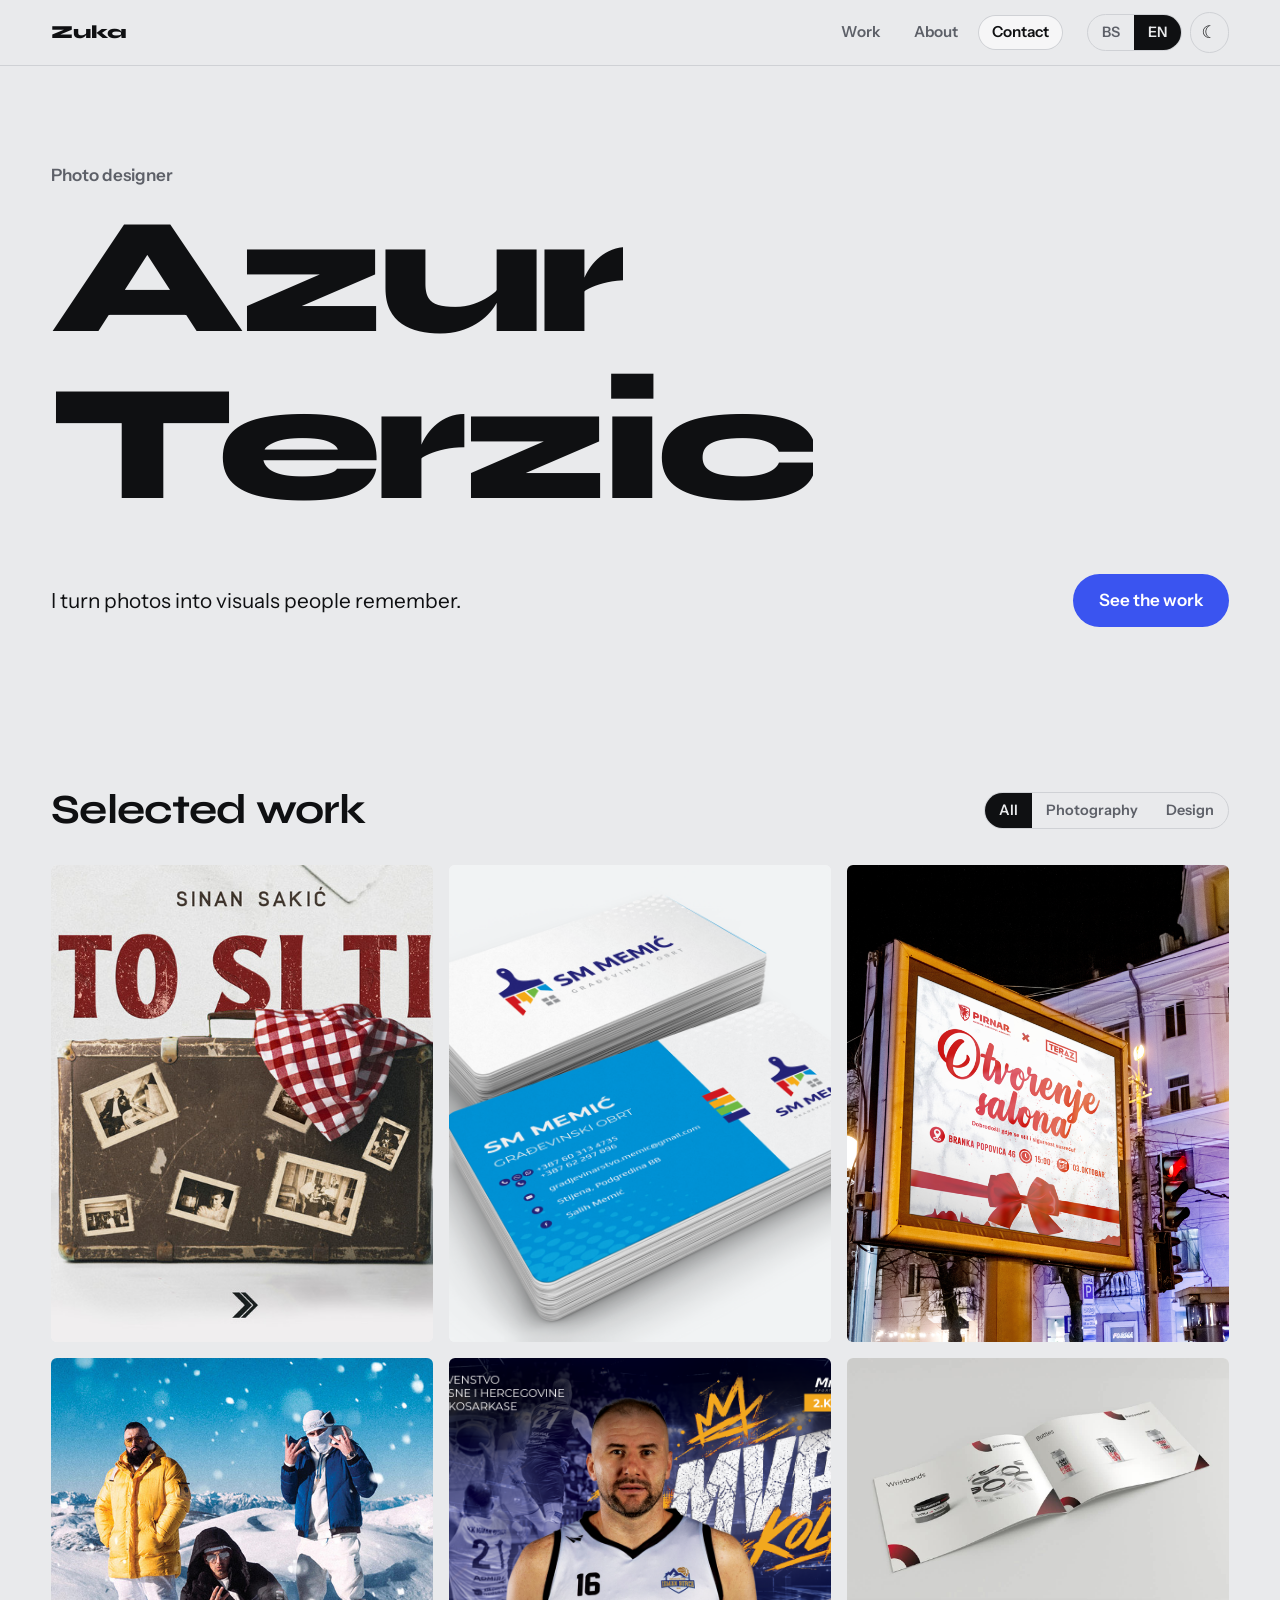
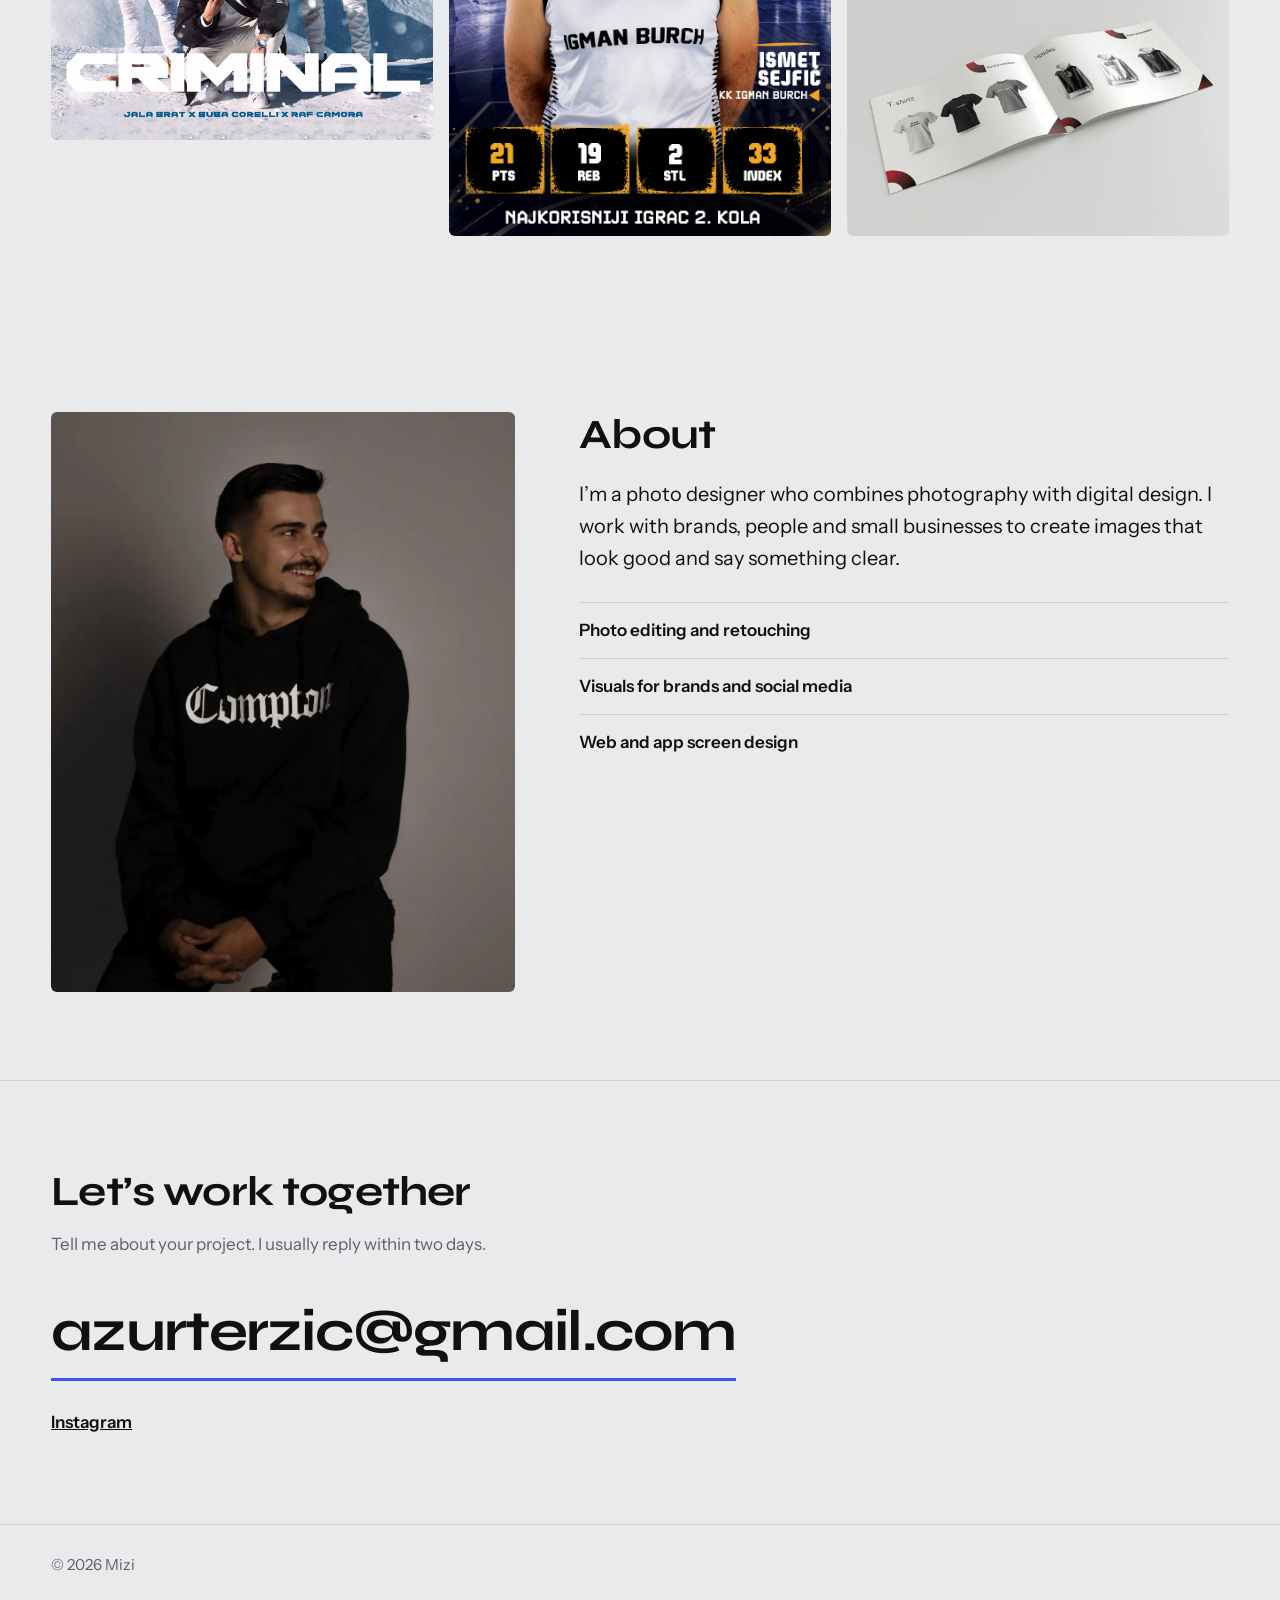
==== zuka-portfolio/index.html @ 59b7e018 "Update website" ====
<!DOCTYPE html>
<html lang="en" data-theme="light">
<head>
  <meta charset="utf-8">
  <meta name="viewport" content="width=device-width, initial-scale=1">
  <title>Zuka – Photo designer</title>
  <meta name="description" content="Portfolio of a photo designer: photography, design and digital work.">
  <script src="early-setup.js"></script>

  <link rel="preconnect" href="https://fonts.googleapis.com">
  <link rel="preconnect" href="https://fonts.gstatic.com" crossorigin>
  <link href="https://fonts.googleapis.com/css2?family=Instrument+Sans:wght@400;600&family=Syne:wght@600..800&display=swap" rel="stylesheet">
  <link rel="stylesheet" href="style.css">
</head>

<body>
  <div id="scroll-progress"></div>

  <!-- === HEADER === -->
  <header class="site-header">
    <div class="container header-row">

        <a class="logo" href="#home">Zuka</a>

      <nav class="menu" aria-label="Main">
        <a href="#work"><span lang="en">Work</span><span lang="bs">Radovi</span></a>
        <a href="#about"><span lang="en">About</span><span lang="bs">O meni</span></a>
        <a href="#contact"><span lang="en">Contact</span><span lang="bs">Kontakt</span></a>
      </nav>

      <div class="controls">
        <div class="pill-group" aria-label="Language">
          <button type="button" data-language="bs" aria-pressed="false">BS</button>
          <button type="button" data-language="en" aria-pressed="true">EN</button>
        </div>
        <button type="button" id="theme-button" class="theme-button" aria-label="Dark / light mode">☾</button>
      </div>

    </div>
  </header>

  <main id="home">

    <!-- === HERO === -->
    <section class="hero">
      <div class="container">

        <p class="hero-role">
          <span lang="en">Photo designer</span><span lang="bs">Foto dizajner</span>
        </p>

        <h1 id="hero-name">Azur Terzic</h1>

        <div class="hero-row">
          <p class="hero-tagline">
            <span lang="en">I turn photos into visuals people remember.</span>
            <span lang="bs">Fotografije pretvaram u vizuale koji se pamte.</span>
          </p>
          <a class="button" href="#work">
            <span lang="en">See the work</span><span lang="bs">Pogledaj radove</span>
          </a>
        </div>

      </div>
    </section>

    <!-- === WORK === -->
    <section id="work">
      <div class="container">

        <div class="work-header">
          <h2><span lang="en">Selected work</span><span lang="bs">Odabrani radovi</span></h2>
          <div class="pill-group" id="filters" aria-label="Filter">
            <button type="button" data-filter="all" aria-pressed="true">
              <span lang="en">All</span><span lang="bs">Sve</span>
            </button>
            <button type="button" data-filter="photo" aria-pressed="false">
              <span lang="en">Photography</span><span lang="bs">Fotografija</span>
            </button>
            <button type="button" data-filter="design" aria-pressed="false">
              <span lang="en">Design</span><span lang="bs">Dizajn</span>
            </button>
          </div>
        </div>

        <div class="gallery" id="gallery">
          <!-- ITEM 1 -->
          <a class="item" href="project-1.html" data-category="photo" style="aspect-ratio: 4 / 5;">
            <img src="photos/to_si_ti_album_cover.jpg" alt="Sinan Sakic - To si ti" style="view-transition-name: project-1;">
            <span class="caption">
              <strong class="title"><span lang="en">Sinan Sakic Photography</span><span lang="bs">Sinan Sakic Fotografija</span></strong>
              <span class="description"><span lang="en">Photography for the song "To si ti"</span><span lang="bs">Fotografija za pjesmu "To si ti"</span></span>
            </span>
          </a>

          <!-- ITEM 2 -->
          <button type="button" class="item" data-category="photo" style="aspect-ratio: 1 / 1;">
            <img src="photos/criminal_cover.jpg" alt="Project title 2">
            <span class="caption">
              <strong class="title"><span lang="en">Jala Brat x Buba Corelli Cover</span><span lang="bs">Jala Brat x Buba Corelli Cover</span></strong>
              <span class="description"><span lang="en">Cover for the song <a href="https://www.youtube.com/watch?v=x6fLkDdeqv8&list=RDx6fLkDdeqv8&start_radio=1">"Criminal" by Jala Brat x Buba Corelli x RAF Camora</a></span><span lang="bs">Cover za pjesmu<a href="https://www.youtube.com/watch?v=x6fLkDdeqv8&list=RDx6fLkDdeqv8&start_radio=1">"Criminal" by Jala Brat x Buba Corelli x RAF Camora</a></span></span>
            </span>
          </button>

          <!-- ITEM 3 -->
          <a class="item" href="project-2.html" data-category="design" style="aspect-ratio: 4 / 5;">
            <img src="photos/bcard1.png" alt="Sinan Sakic - To si ti" style="view-transition-name: project-1;">
            <span class="caption">
              <strong class="title"><span lang="en">Business Cards</span><span lang="bs">Biznis Karte</span></strong>
              <span class="description"><span lang="en">Businesses card desing for many local companies</span><span lang="bs">Dizajn biznis karti za mnoge lokalne tvrtke</span></span>
            </span>
          </a>

          <!-- ITEM 4 -->
          <a class="item" href="project-3.html" data-category="design" style="aspect-ratio: 4 / 5;">
            <img src="photos/basketball_stats_cover.png" alt="Sinan Sakic - To si ti" style="view-transition-name: project-1;">
            <span class="caption">
              <strong class="title"><span lang="en">Sport Graphics</span><span lang="bs">Sportske grafike </span></strong>
              <span class="description"><span lang="en">Businesses card desing for many local companies</span><span lang="bs">Dizajn biznis karti za mnoge lokalne tvrtke</span></span>
            </span>
          </a>

          <!-- ITEM 5 -->
          <a class="item" href="project-4.html" data-category="design" style="aspect-ratio: 4 / 5;">
            <img src="photos/otvaranje_salona.png" alt="Sinan Sakic - To si ti" style="view-transition-name: project-1;">
            <span class="caption">
              <strong class="title"><span lang="en">Commercial & Advertising Design</span><span lang="bs">Komercijalni i reklamni dizajn</span></strong>
            </span>
          </a>

          <!-- ITEM 6 -->
          <a class="item" href="project-5.html" data-category="design" style="aspect-ratio: 4 / 5;">
            <img src="photos/knjiga1.jpg" alt="Knjiga" style="view-transition-name: project-1;">
            <span class="caption">
              <strong class="title"><span lang="en">Apparel & Merchandise Design</span><span lang="bs">Dizajn odjeće i proizvoda</span></strong>
            </span>
          </a>
        </div>
      </div>
    </section>


    <!-- === ABOUT ===-->
    <section id="about">
      <div class="container about-layout">
        <div class="portrait">
          <img src="photos/zuka.png" alt="Portrait of Friend Name">
        </div>

        <div>
          <h2><span lang="en">About</span><span lang="bs">O meni</span></h2>
          <p class="about-text">
            <span lang="en">I’m a photo designer who combines photography with digital design. I work with brands, people and small businesses to create images that look good and say something clear.</span>
            <span lang="bs">Ja sam foto dizajner i spajam fotografiju s digitalnim dizajnom. Radim s brendovima, ljudima i malim firmama na slikama koje lijepo izgledaju i jasno govore.</span>
          </p>

          <ul class="services">
            <li><span lang="en">Photo editing and retouching</span><span lang="bs">Obrada i retuš fotografija</span></li>
            <li><span lang="en">Visuals for brands and social media</span><span lang="bs">Vizuali za brendove i društvene mreže</span></li>
            <li><span lang="en">Web and app screen design</span><span lang="bs">Dizajn web i aplikacijskih ekrana</span></li>
          </ul>
        </div>

      </div>
    </section>


    <!-- === CONTACT === -->
    <section id="contact">
      <div class="container">

        <h2><span lang="en">Let’s work together</span><span lang="bs">Hajde da radimo zajedno</span></h2>
        <p class="contact-text">
          <span lang="en">Tell me about your project. I usually reply within two days.</span>
          <span lang="bs">Opiši mi svoj projekat. Obično odgovorim u roku od dva dana.</span>
        </p>
        <a class="email-link" href="mailto:azurterzic@gmail.com">azurterzic@gmail.com</a>

        <p class="social-links">
          <a href="https://instagram.com/zukat4_">Instagram</a>
        </p>

      </div>
    </section>

  </main>


  <!-- === FOOTER === -->
  <footer class="site-footer">
    <div class="container">
      &copy; <span id="year"></span> Mizi
    </div>
  </footer>


  <!-- === LIGHTBOX ===  -->
  <dialog id="lightbox">
    <button type="button" id="lightbox-close" class="lightbox-button lightbox-close">✕</button>
    <button type="button" id="lightbox-previous" class="lightbox-button lightbox-previous">‹</button>
    <figure id="lightbox-content"></figure>
    <button type="button" id="lightbox-next" class="lightbox-button lightbox-next">›</button>
  </dialog>


  <script src="main.js"></script>
</body>
</html>
---- zuka-portfolio/style.css ----
:root {
  --background: #e9eaec;
  --surface: #f6f6f7;          
  --text: #0f1012;
  --text-soft: #5d6068;        
  --line: #cfd1d5;             
  --accent: #3a54f0;           
  --accent-text: #ffffff;      
  color-scheme: light;
}

/* Dark theme colors */
:root[data-theme="dark"] {
  --background: #0c0d0f;
  --surface: #15171a;
  --text: #f0f0ee;
  --text-soft: #9a9da5;
  --line: #272a2f;
  --accent: #8a99ff;
  --accent-text: #0c0d0f;
  color-scheme: dark;
}


html[lang="en"] [lang="bs"],
html[lang="bs"] [lang="en"] {
  display: none;
}

* {
  box-sizing: border-box;
}

html {
  scroll-behavior: smooth;      
  scroll-padding-top: 90px;      
}

body {
  margin: 0;
  background: var(--background);
  color: var(--text);
  font-family: "Instrument Sans", system-ui, sans-serif;   
  font-size: 17px;
  line-height: 1.6;
  transition: background 0.25s, color 0.25s;
}

.container {
  max-width: 1280px;
  margin: 0 auto;
  padding: 0 clamp(20px, 4vw, 56px);
}

a {
  color: inherit;
}

:focus-visible {
  outline: 3px solid var(--accent);
  outline-offset: 3px;
}

h1,
h2,
.logo,
.email-link {
  font-family: Syne, "Instrument Sans", system-ui, sans-serif;
}

h2 {
  margin: 0;
  font-size: clamp(1.8rem, 4vw, 2.6rem);
  font-weight: 700;
  letter-spacing: -0.02em;
  line-height: 1.1;
}

section {
  padding: 88px 0;
}

.button {
  display: inline-block;
  padding: 13px 26px;
  border-radius: 99px;
  background: var(--accent);
  color: var(--accent-text);
  font-weight: 600;
  text-decoration: none;
}

.button:hover {
  filter: brightness(1.1);
}

.pill-group {
  display: inline-flex;
  flex-wrap: wrap;
  border: 1px solid var(--line);
  border-radius: 99px;
  overflow: hidden;
}

.pill-group button {
  padding: 6px 14px;
  border: 0;
  background: none;
  color: var(--text-soft);
  font: inherit;
  font-size: 0.9rem;
  font-weight: 600;
  cursor: pointer;
}

.pill-group button[aria-pressed="true"] {
  background: var(--text);
  color: var(--background);
}

#scroll-progress {
  position: fixed;
  top: 0;
  left: 0;
  z-index: 70;
  width: 100%;
  height: 3px;
  background: var(--accent);
  transform: scaleX(0);          
  transform-origin: left;
}

[hidden] {
  display: none !important;
}


/* HEADER */
.site-header {
  position: sticky;
  top: 0;
  z-index: 60;
  background: var(--background);
  border-bottom: 1px solid var(--line);
}

.header-row {
  display: flex;
  flex-wrap: wrap;
  align-items: center;
  gap: 12px;
  padding-top: 12px;
  padding-bottom: 12px;
}

.logo {
  font-size: 1.15rem;
  font-weight: 800;
  letter-spacing: -0.01em;
  text-decoration: none;
}

.menu {
  display: flex;
  gap: 6px;
  margin-left: auto;          
}

.menu a {
  padding: 5px 14px;
  border-radius: 99px;
  color: var(--text-soft);
  font-size: 0.95rem;
  font-weight: 600;
  text-decoration: none;
}

.menu a:hover {
  color: var(--text);
}

.menu a.active {
  background: var(--surface);
  color: var(--text);
  box-shadow: inset 0 0 0 1px var(--line);
}

.controls {
  display: flex;
  align-items: center;
  gap: 8px;
  margin-left: 12px;
}

.theme-button {
  padding: 6px 11px;
  border: 1px solid var(--line);
  border-radius: 99px;
  background: none;
  color: var(--text);
  font: inherit;
  cursor: pointer;
}


/* HERO */
.hero {
  padding: 96px 0 72px;
}

.hero-role {
  margin: 0 0 12px;
  color: var(--text-soft);
  font-weight: 600;
}

#hero-name {
  margin: 0 0 40px;
  font-size: clamp(3.4rem, 13vw, 10.5rem);    
  font-weight: 800;
  letter-spacing: -0.045em;
  line-height: 0.92;
}

#hero-name .word {
  display: inline-block;
  overflow: hidden;
  vertical-align: top;
  padding-bottom: 0.08em;
}

#hero-name .word span {
  display: inline-block;
  transform: translateY(105%);
  animation: slide-up 0.9s cubic-bezier(0.2, 0.7, 0.2, 1) forwards;
  animation-delay: calc(var(--word-index) * 0.12s);  
}

@keyframes slide-up {
  to { transform: none; }
}

.hero-row {
  display: flex;
  flex-wrap: wrap;
  align-items: center;
  justify-content: space-between;
  gap: 24px;
}

.hero-tagline {
  max-width: 22em;
  margin: 0;
  font-size: 1.3rem;
}


/* GALLERY */
.work-header {
  display: flex;
  flex-wrap: wrap;
  align-items: center;
  justify-content: space-between;
  gap: 20px;
  margin-bottom: 32px;
}

.gallery {
  columns: 3;
  column-gap: 16px;
}

.item {
  position: relative;
  display: block;
  width: 100%;
  margin: 0 0 16px;
  padding: 0;
  border: 0;
  border-radius: 6px;
  background: var(--surface);
  overflow: hidden;
  cursor: zoom-in;
  break-inside: avoid;
}

.item img,
.item .placeholder {
  display: block;
  width: 100%;
  height: 100%;
  object-fit: cover;            
}

.item .caption {
  position: absolute;
  right: 0;
  bottom: 0;
  left: 0;
  padding: 36px 16px 14px;
  background: linear-gradient(transparent, rgba(0, 0, 0, 0.7));
  color: #ffffff;
  text-align: left;
  opacity: 0;
  transition: opacity 0.2s;
}

.item:hover .caption,
.item:focus-visible .caption {
  opacity: 1;
}

@media (hover: none) {
  .item .caption {
    opacity: 1;
  }
}

.item .description {
  display: none;
}

.placeholder {
  display: flex;
  align-items: center;
  justify-content: center;
  padding: 16px;
  background: linear-gradient(135deg,
              hsl(var(--hue, 220) 30% 32%),
              hsl(calc(var(--hue, 220) + 40) 35% 20%));
  color: #ffffff;
  font-size: 0.85rem;
  text-align: center;
}


/* ABOUT */
.about-layout {
  display: grid;
  grid-template-columns: 5fr 7fr;     
  gap: 64px;
  align-items: start;
}

.portrait {
  aspect-ratio: 4 / 5;
  border-radius: 6px;
  overflow: hidden;
}

.portrait img,
.portrait .placeholder {
  display: block;
  width: 100%;
  height: 100%;
  object-fit: cover;
}

.about-text {
  max-width: 32em;
  margin: 20px 0 28px;
  font-size: 1.25rem;
}

.services {
  margin: 0;
  padding: 0;
  list-style: none;
}

.services li {
  padding: 14px 0;
  border-top: 1px solid var(--line);
  font-weight: 600;
}


/* CONTACT */
#contact {
  border-top: 1px solid var(--line);
}

.contact-text {
  margin: 16px 0 28px;
  color: var(--text-soft);
}

.email-link {
  display: inline-block;
  border-bottom: 3px solid var(--accent);
  font-size: clamp(1.5rem, 5.5vw, 3.6rem);
  font-weight: 700;
  letter-spacing: -0.03em;
  text-decoration: none;
  word-break: break-all;
}

.email-link:hover {
  color: var(--accent);
}

.social-links {
  display: flex;
  gap: 24px;
  margin: 28px 0 0;
}

.social-links a {
  font-weight: 600;
}


/* FOOTER */
.site-footer {
  padding: 28px 0;
  border-top: 1px solid var(--line);
  color: var(--text-soft);
  font-size: 0.95rem;
}


/* LIGHTBOX */
dialog#lightbox {
  width: 100%;
  height: 100%;
  max-width: 100vw;
  max-height: 100vh;
  padding: 0;
  border: 0;
  background: transparent;
  color: #ffffff;
}

dialog#lightbox[open] {
  display: flex;
  align-items: center;
  justify-content: center;
}

dialog#lightbox::backdrop {
  background: rgba(6, 7, 9, 0.94);      
}

#lightbox-content {
  max-width: min(88vw, 1200px);
  margin: 0;
  text-align: center;
}

#lightbox-content img {
  max-width: 100%;
  max-height: 80vh;
  border-radius: 4px;
}

#lightbox-content .placeholder {
  width: min(80vw, 720px);
  aspect-ratio: 4 / 3;
}

#lightbox-content figcaption {
  margin-top: 14px;
  color: #c9ccd2;
}

#lightbox-content .title {
  color: #ffffff;
}

.lightbox-button {
  position: absolute;
  width: 46px;
  height: 46px;
  border: 0;
  border-radius: 50%;
  background: rgba(255, 255, 255, 0.12);
  color: #ffffff;
  font-size: 1.5rem;
  cursor: pointer;
}

.lightbox-close    { top: 18px; right: 18px; }
.lightbox-previous { top: 50%; left: 14px;  transform: translateY(-50%); }
.lightbox-next     { top: 50%; right: 14px; transform: translateY(-50%); }


/* SMALL SCREENS */
@media (max-width: 900px) {
  .gallery { columns: 2; }               
}

@media (max-width: 860px) {
  html { scroll-padding-top: 110px; }
  section { padding: 64px 0; }

  .logo { margin-right: auto; }

  .menu {
    order: 3;
    flex-basis: 100%;
    margin: 0;
    overflow-x: auto;
  }
  .controls { margin-left: 0; }

  .about-layout {
    grid-template-columns: 1fr;
    gap: 32px;
  }
}

@media (max-width: 560px) {
  .gallery { columns: 1; }               
}

@media (prefers-reduced-motion: reduce) {
  html { scroll-behavior: auto; }
  #hero-name .word span {
    animation: none;
    transform: none;
  }
}

/* ---------------------------------------------------------------
   PROJECT VIEW (extra text and photos inside the lightbox)
--------------------------------------------------------------- */

/* Hidden in the gallery, shown only inside the lightbox */
.item .project-text,
.item .project-photos {
  display: none;
}

/* The lightbox content can scroll when the project is long */
#lightbox-content {
  max-height: 92vh;
  overflow-y: auto;
}

/* The longer text under the main photo */
#lightbox-content .project-text {
  display: block;
  max-width: 40em;
  margin: 24px auto 0;
  color: #c9ccd2;
  line-height: 1.7;
  text-align: left;
}

/* The extra photos: 2 columns */
#lightbox-content .more-photos {
  display: grid;
  grid-template-columns: repeat(2, 1fr);
  gap: 12px;
  align-items: start;
  margin-top: 28px;
}

#lightbox-content .more-photos img {
  width: 100%;
  height: auto;
  max-height: none;
}

#lightbox-content .more-photos .placeholder {
  width: 100%;
  aspect-ratio: 4 / 3;
}

/* On phones: 1 column */
@media (max-width: 560px) {
  #lightbox-content .more-photos {
    grid-template-columns: 1fr;
  }
}

/* ---------------------------------------------------------------
   PAGE-TO-PAGE ANIMATION
   Lets the browser morph the gallery photo into the project cover.
   (If the browser doesn't support it, nothing breaks.)
--------------------------------------------------------------- */
@view-transition {
  navigation: auto;
}

/* Gallery items are links now, not buttons */
.item {
  text-decoration: none;
  cursor: pointer;
}


/* ---------------------------------------------------------------
   PROJECT PAGE
--------------------------------------------------------------- */
.project-page {
  padding: 64px 0 88px;
}

/* Text slides up softly when the page opens */
.project-page .container > * {
  animation: fade-up 0.7s ease both;
}

@keyframes fade-up {
  from { opacity: 0; transform: translateY(16px); }
  to   { opacity: 1; transform: none; }
}

.project-category {
  margin: 0 0 12px;
  color: var(--text-soft);
  font-weight: 600;
}

.project-title {
  margin: 0 0 28px;
  font-size: clamp(2.4rem, 7vw, 5rem);
  font-weight: 800;
  letter-spacing: -0.04em;
  line-height: 1;
}

.project-intro {
  max-width: 40em;
  margin: 0 0 24px;
  font-size: 1.25rem;
}

.project-links {
  display: flex;
  flex-wrap: wrap;
  gap: 12px;
  margin: 0 0 56px;
}

/* The photos: one big photo under the other */
.project-images {
  display: grid;
  gap: 20px;
  max-width: 1000px;
}

.project-images img {
  display: block;
  width: 100%;
  height: auto;
  border-radius: 6px;
}

.project-images .placeholder {
  width: 100%;
  aspect-ratio: 4 / 5;
}

/* Optional: two photos next to each other */
.project-images.two-columns {
  grid-template-columns: repeat(2, 1fr);
  max-width: none;
}

@media (max-width: 700px) {
  .project-images.two-columns {
    grid-template-columns: 1fr;
  }
}

/* "All work" and "Next project" links at the bottom */
.project-nav {
  display: flex;
  justify-content: space-between;
  gap: 16px;
  margin-top: 72px;
  padding-top: 28px;
  border-top: 1px solid var(--line);
}

.project-nav a {
  font-family: Syne, "Instrument Sans", system-ui, sans-serif;
  font-size: 1.2rem;
  font-weight: 700;
  text-decoration: none;
}

.project-nav a:hover {
  color: var(--accent);
}

/* Less motion for visitors who prefer it */
@media (prefers-reduced-motion: reduce) {
  .project-page .container > * {
    animation: none;
  }
}
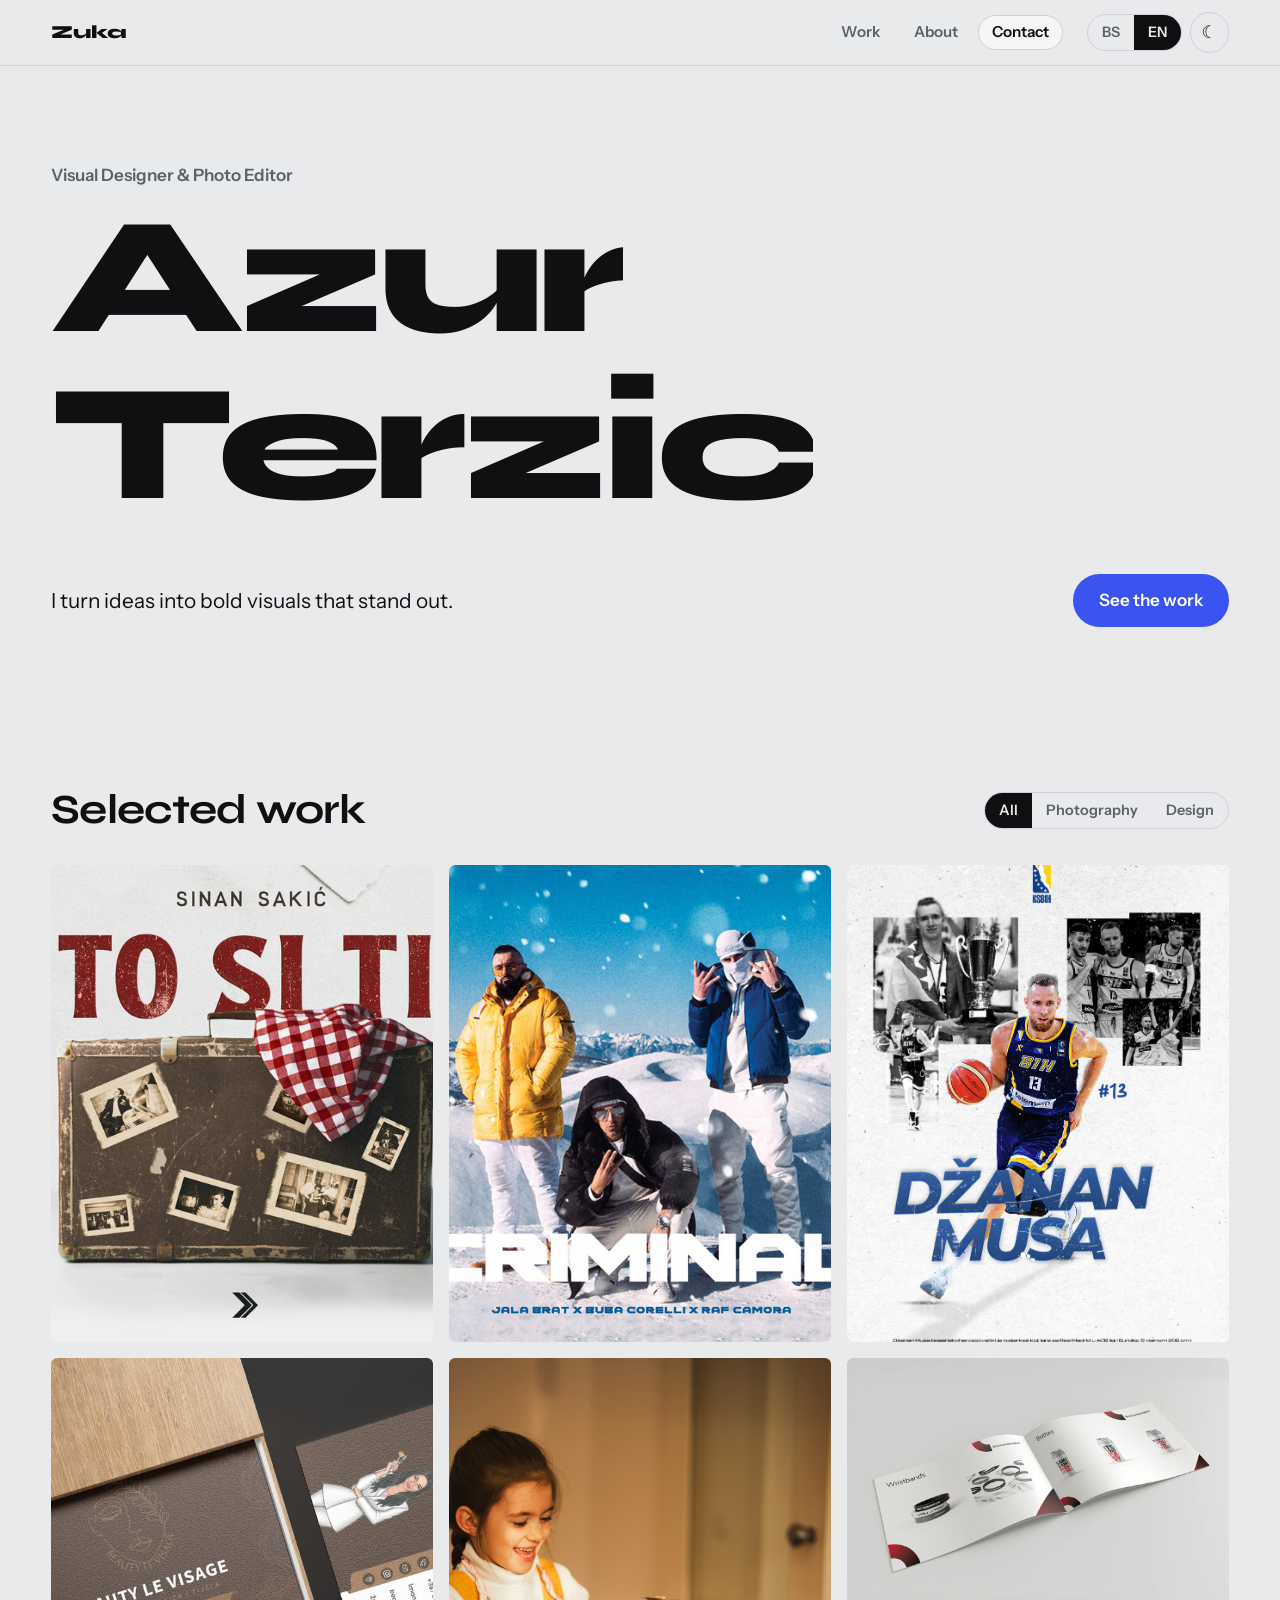
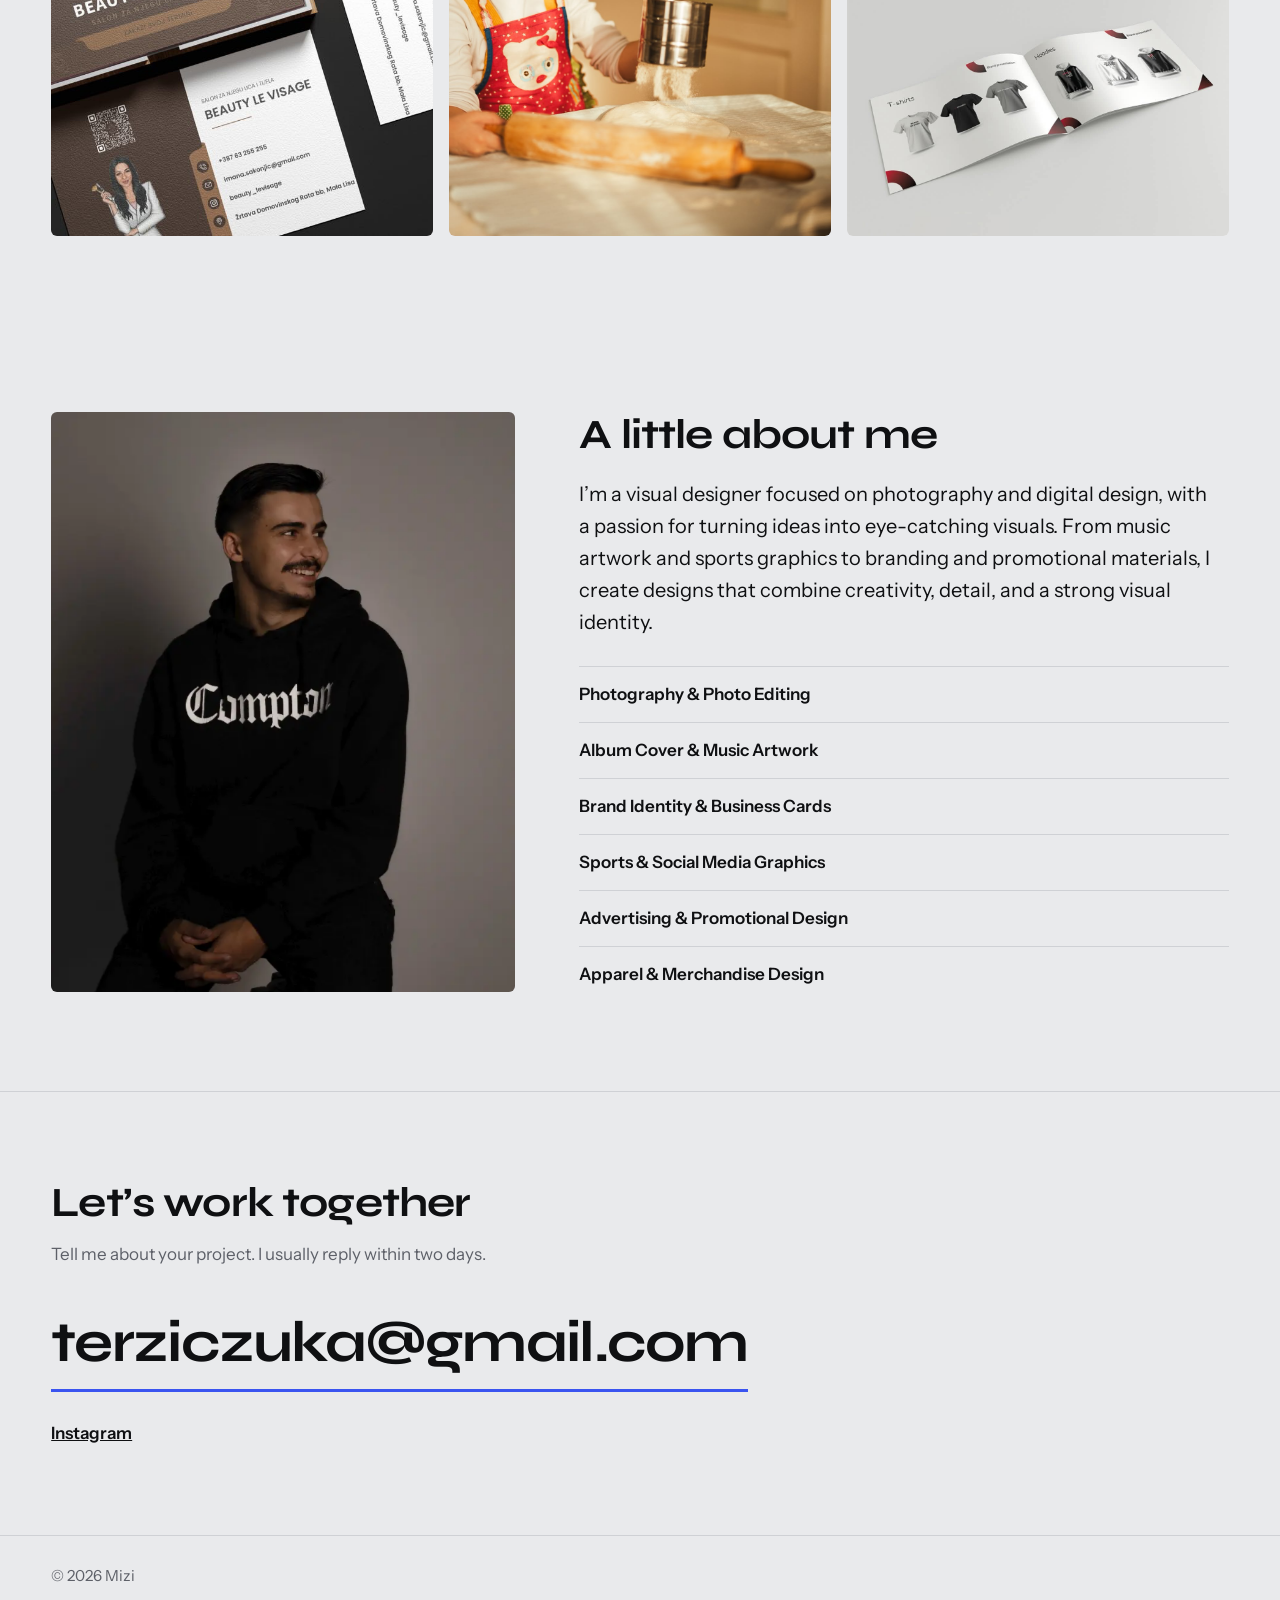
==== commit 95a84573: "New Photos, Text, Code beautification" ====
--- a/zuka-portfolio/index.html
+++ b/zuka-portfolio/index.html
@@ -46,15 +46,15 @@
       <div class="container">
 
         <p class="hero-role">
-          <span lang="en">Photo designer</span><span lang="bs">Foto dizajner</span>
+          <span lang="en">Visual Designer & Photo Editor</span><span lang="bs">Vizuelni dizajner i foto editor</span>
         </p>
 
         <h1 id="hero-name">Azur Terzic</h1>
 
         <div class="hero-row">
           <p class="hero-tagline">
-            <span lang="en">I turn photos into visuals people remember.</span>
-            <span lang="bs">Fotografije pretvaram u vizuale koji se pamte.</span>
+            <span lang="en">I turn ideas into bold visuals that stand out.</span>
+            <span lang="bs">Pretvaram ideje u upečatljive vizuale koji se izdvajaju.</span>
           </p>
           <a class="button" href="#work">
             <span lang="en">See the work</span><span lang="bs">Pogledaj radove</span>
@@ -86,83 +86,116 @@
         <div class="gallery" id="gallery">
           <!-- ITEM 1 -->
           <a class="item" href="project-1.html" data-category="photo" style="aspect-ratio: 4 / 5;">
-            <img src="photos/to_si_ti_album_cover.jpg" alt="Sinan Sakic - To si ti" style="view-transition-name: project-1;">
-            <span class="caption">
-              <strong class="title"><span lang="en">Sinan Sakic Photography</span><span lang="bs">Sinan Sakic Fotografija</span></strong>
-              <span class="description"><span lang="en">Photography for the song "To si ti"</span><span lang="bs">Fotografija za pjesmu "To si ti"</span></span>
+            <img src="photos/to_si_ti_album_cover.jpg" alt="Project title 1" style="view-transition-name: project-1;">
+            <span class="caption">
+              <strong class="title"><span lang="en">Sinan Sakić — Photo Series</span><span lang="bs">Fotografije Albuma Sinan Sakića</span></strong>
             </span>
           </a>
 
           <!-- ITEM 2 -->
-          <button type="button" class="item" data-category="photo" style="aspect-ratio: 1 / 1;">
-            <img src="photos/criminal_cover.jpg" alt="Project title 2">
-            <span class="caption">
-              <strong class="title"><span lang="en">Jala Brat x Buba Corelli Cover</span><span lang="bs">Jala Brat x Buba Corelli Cover</span></strong>
-              <span class="description"><span lang="en">Cover for the song <a href="https://www.youtube.com/watch?v=x6fLkDdeqv8&list=RDx6fLkDdeqv8&start_radio=1">"Criminal" by Jala Brat x Buba Corelli x RAF Camora</a></span><span lang="bs">Cover za pjesmu<a href="https://www.youtube.com/watch?v=x6fLkDdeqv8&list=RDx6fLkDdeqv8&start_radio=1">"Criminal" by Jala Brat x Buba Corelli x RAF Camora</a></span></span>
-            </span>
-          </button>
+          <a class="item" href="project-2.html" data-category="design" style="aspect-ratio: 4 / 5;">
+            <img src="photos/criminal_cover.jpg" alt="Project title 2" style="view-transition-name: project-1;">
+            <span class="caption">
+              <strong class="title"><span lang="en">Album Cover Design</span><span lang="bs">Dizajn cover albuma</span></strong>
+            </span>
+          </a>
 
           <!-- ITEM 3 -->
-          <a class="item" href="project-2.html" data-category="design" style="aspect-ratio: 4 / 5;">
-            <img src="photos/bcard1.png" alt="Sinan Sakic - To si ti" style="view-transition-name: project-1;">
-            <span class="caption">
-              <strong class="title"><span lang="en">Business Cards</span><span lang="bs">Biznis Karte</span></strong>
-              <span class="description"><span lang="en">Businesses card desing for many local companies</span><span lang="bs">Dizajn biznis karti za mnoge lokalne tvrtke</span></span>
+          <a class="item" href="project-3.html" data-category="design" style="aspect-ratio: 4 / 5;">
+            <img src="photos/musa.png" alt="Project title 3" style="view-transition-name: project-1;">
+            <span class="caption">
+              <strong class="title"><span lang="en">Sports Graphic Design</span><span lang="bs">Sportski grafički dizajn</span></strong>
             </span>
           </a>
 
           <!-- ITEM 4 -->
-          <a class="item" href="project-3.html" data-category="design" style="aspect-ratio: 4 / 5;">
-            <img src="photos/basketball_stats_cover.png" alt="Sinan Sakic - To si ti" style="view-transition-name: project-1;">
-            <span class="caption">
-              <strong class="title"><span lang="en">Sport Graphics</span><span lang="bs">Sportske grafike </span></strong>
-              <span class="description"><span lang="en">Businesses card desing for many local companies</span><span lang="bs">Dizajn biznis karti za mnoge lokalne tvrtke</span></span>
+          <a class="item" href="project-4.html" data-category="design" style="aspect-ratio: 4 / 5;">
+            <img src="photos/bcard2.png" alt="Project title 4" style="view-transition-name: project-1;">
+            <span class="caption">
+              <strong class="title"><span lang="en">Business Card Design</span><span lang="bs">Dizajn vizitkarti</span></strong>
             </span>
           </a>
 
           <!-- ITEM 5 -->
-          <a class="item" href="project-4.html" data-category="design" style="aspect-ratio: 4 / 5;">
-            <img src="photos/otvaranje_salona.png" alt="Sinan Sakic - To si ti" style="view-transition-name: project-1;">
-            <span class="caption">
-              <strong class="title"><span lang="en">Commercial & Advertising Design</span><span lang="bs">Komercijalni i reklamni dizajn</span></strong>
+          <a class="item" href="project-5.html" data-category="photo" style="aspect-ratio: 4 / 5;">
+            <img src="photos/kuhanje.jpg" alt="Project title 5" style="view-transition-name: project-1;">
+            <span class="caption">
+              <strong class="title"><span lang="en">Portrait Photography</span><span lang="bs">Portretna fotografija</span></strong>
             </span>
           </a>
 
           <!-- ITEM 6 -->
-          <a class="item" href="project-5.html" data-category="design" style="aspect-ratio: 4 / 5;">
-            <img src="photos/knjiga1.jpg" alt="Knjiga" style="view-transition-name: project-1;">
-            <span class="caption">
-              <strong class="title"><span lang="en">Apparel & Merchandise Design</span><span lang="bs">Dizajn odjeće i proizvoda</span></strong>
-            </span>
-          </a>
-        </div>
-      </div>
-    </section>
-
-
-    <!-- === ABOUT ===-->
+          <a class="item" href="project-6.html" data-category="design" style="aspect-ratio: 4 / 5;">
+            <img src="photos/knjiga1.jpg" alt="Project title 6" style="view-transition-name: project-1;">
+            <span class="caption">
+              <strong class="title"><span lang="en">Apparel & Merchandise</span><span lang="bs">Dizajn promotivnih proizvoda</span></strong>
+            </span>
+          </a>
+        </div>
+      </div>
+    </section>
+
+
+    <!-- === ABOUT === -->
     <section id="about">
       <div class="container about-layout">
         <div class="portrait">
-          <img src="photos/zuka.png" alt="Portrait of Friend Name">
+          <img src="photos/zuka.png" alt="Portrait of the designer">
         </div>
 
         <div>
-          <h2><span lang="en">About</span><span lang="bs">O meni</span></h2>
+          <h2>
+            <span lang="en">A little about me</span>
+            <span lang="bs">Ukratko o meni</span>
+          </h2>
+
           <p class="about-text">
-            <span lang="en">I’m a photo designer who combines photography with digital design. I work with brands, people and small businesses to create images that look good and say something clear.</span>
-            <span lang="bs">Ja sam foto dizajner i spajam fotografiju s digitalnim dizajnom. Radim s brendovima, ljudima i malim firmama na slikama koje lijepo izgledaju i jasno govore.</span>
+            <span lang="en">
+              I’m a visual designer focused on photography and digital design,
+              with a passion for turning ideas into eye-catching visuals.
+              From music artwork and sports graphics to branding and promotional
+              materials, I create designs that combine creativity, detail,
+              and a strong visual identity.
+            </span>
+            <span lang="bs">
+              Bavim se vizuelnim dizajnom, s fokusom na fotografiju i digitalni
+              dizajn. Volim pretvarati ideje u upečatljive vizuale — od muzičkih
+              naslovnica i sportskih grafika do brendiranja i promotivnih
+              materijala. U svom radu spajam kreativnost, detalje i prepoznatljiv
+              vizuelni identitet.
+            </span>
           </p>
 
           <ul class="services">
-            <li><span lang="en">Photo editing and retouching</span><span lang="bs">Obrada i retuš fotografija</span></li>
-            <li><span lang="en">Visuals for brands and social media</span><span lang="bs">Vizuali za brendove i društvene mreže</span></li>
-            <li><span lang="en">Web and app screen design</span><span lang="bs">Dizajn web i aplikacijskih ekrana</span></li>
+            <li>
+              <span lang="en">Photography & Photo Editing</span>
+              <span lang="bs">Fotografija i obrada fotografija</span>
+            </li>
+            <li>
+              <span lang="en">Album Cover & Music Artwork</span>
+              <span lang="bs">Naslovnice albuma i muzički dizajn</span>
+            </li>
+            <li>
+              <span lang="en">Brand Identity & Business Cards</span>
+              <span lang="bs">Vizuelni identitet i vizitkarte</span>
+            </li>
+            <li>
+              <span lang="en">Sports & Social Media Graphics</span>
+              <span lang="bs">Sportske grafike i dizajn za društvene mreže</span>
+            </li>
+            <li>
+              <span lang="en">Advertising & Promotional Design</span>
+              <span lang="bs">Reklamni i promotivni dizajn</span>
+            </li>
+            <li>
+              <span lang="en">Apparel & Merchandise Design</span>
+              <span lang="bs">Dizajn odjeće i promotivnih proizvoda</span>
+            </li>
           </ul>
         </div>
-
-      </div>
-    </section>
+      </div>
+    </section>
+
 
 
     <!-- === CONTACT === -->
@@ -174,7 +207,7 @@
           <span lang="en">Tell me about your project. I usually reply within two days.</span>
           <span lang="bs">Opiši mi svoj projekat. Obično odgovorim u roku od dva dana.</span>
         </p>
-        <a class="email-link" href="mailto:azurterzic@gmail.com">azurterzic@gmail.com</a>
+        <a class="email-link" href="mailto:terziczuka@gmail.com">terziczuka@gmail.com</a>
 
         <p class="social-links">
           <a href="https://instagram.com/zukat4_">Instagram</a>
--- a/zuka-portfolio/style.css
+++ b/zuka-portfolio/style.css
@@ -692,4 +692,33 @@
   .project-page .container > * {
     animation: none;
   }
+}
+
+/* ---------------------------------------------------------------
+   GALLERY GRID (replaces the old column layout)
+   Every thumbnail has the same shape, rows line up neatly.
+--------------------------------------------------------------- */
+.gallery {
+  display: grid;
+  grid-template-columns: repeat(3, 1fr);    /* 3 equal columns on desktop */
+  gap: 16px;
+}
+
+.gallery .item {
+  aspect-ratio: 4 / 5 !important;           /* ✏️ EDIT: thumbnail shape (width / height). 1 / 1 = square, 3 / 4 = a bit taller */
+  margin: 0;                                /* the gap above handles the spacing */
+}
+
+/* Tablet: 2 columns */
+@media (max-width: 900px) {
+  .gallery {
+    grid-template-columns: repeat(2, 1fr);
+  }
+}
+
+/* Phone: 1 column */
+@media (max-width: 560px) {
+  .gallery {
+    grid-template-columns: 1fr;
+  }
 }
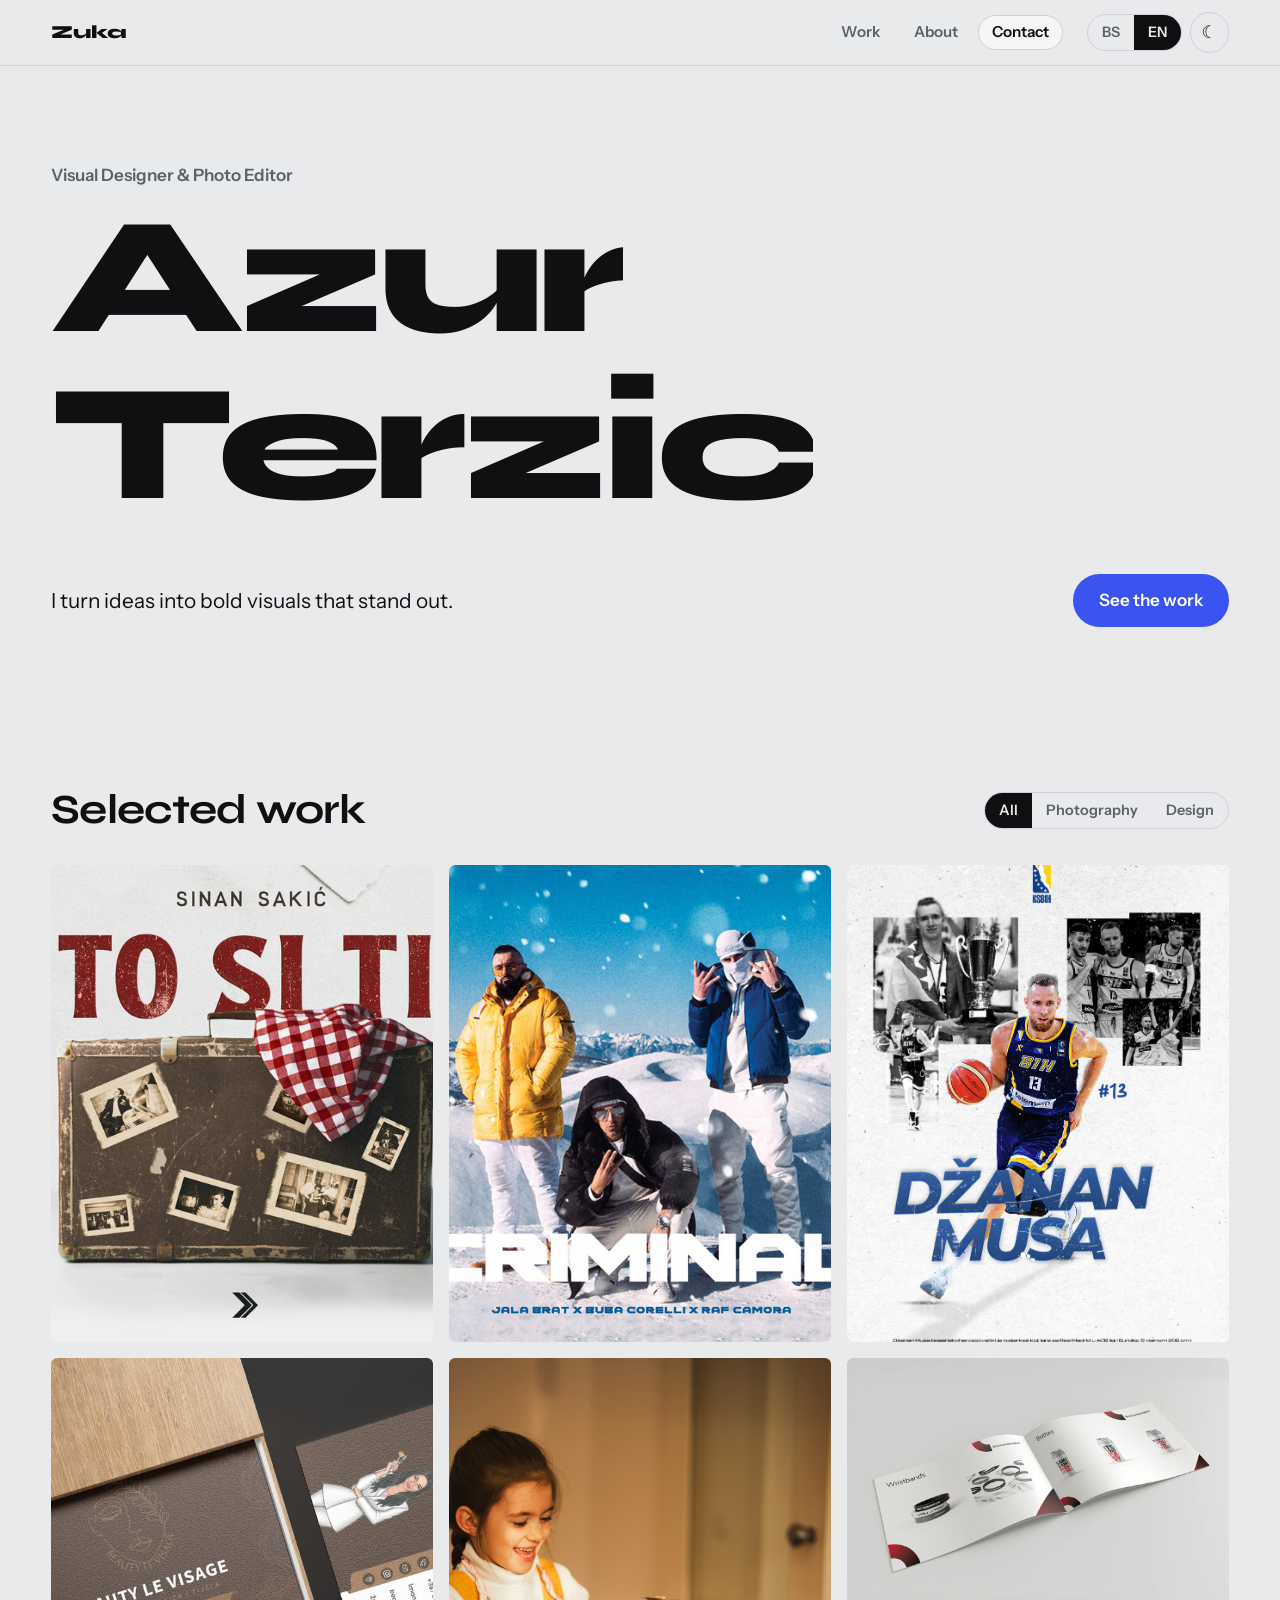
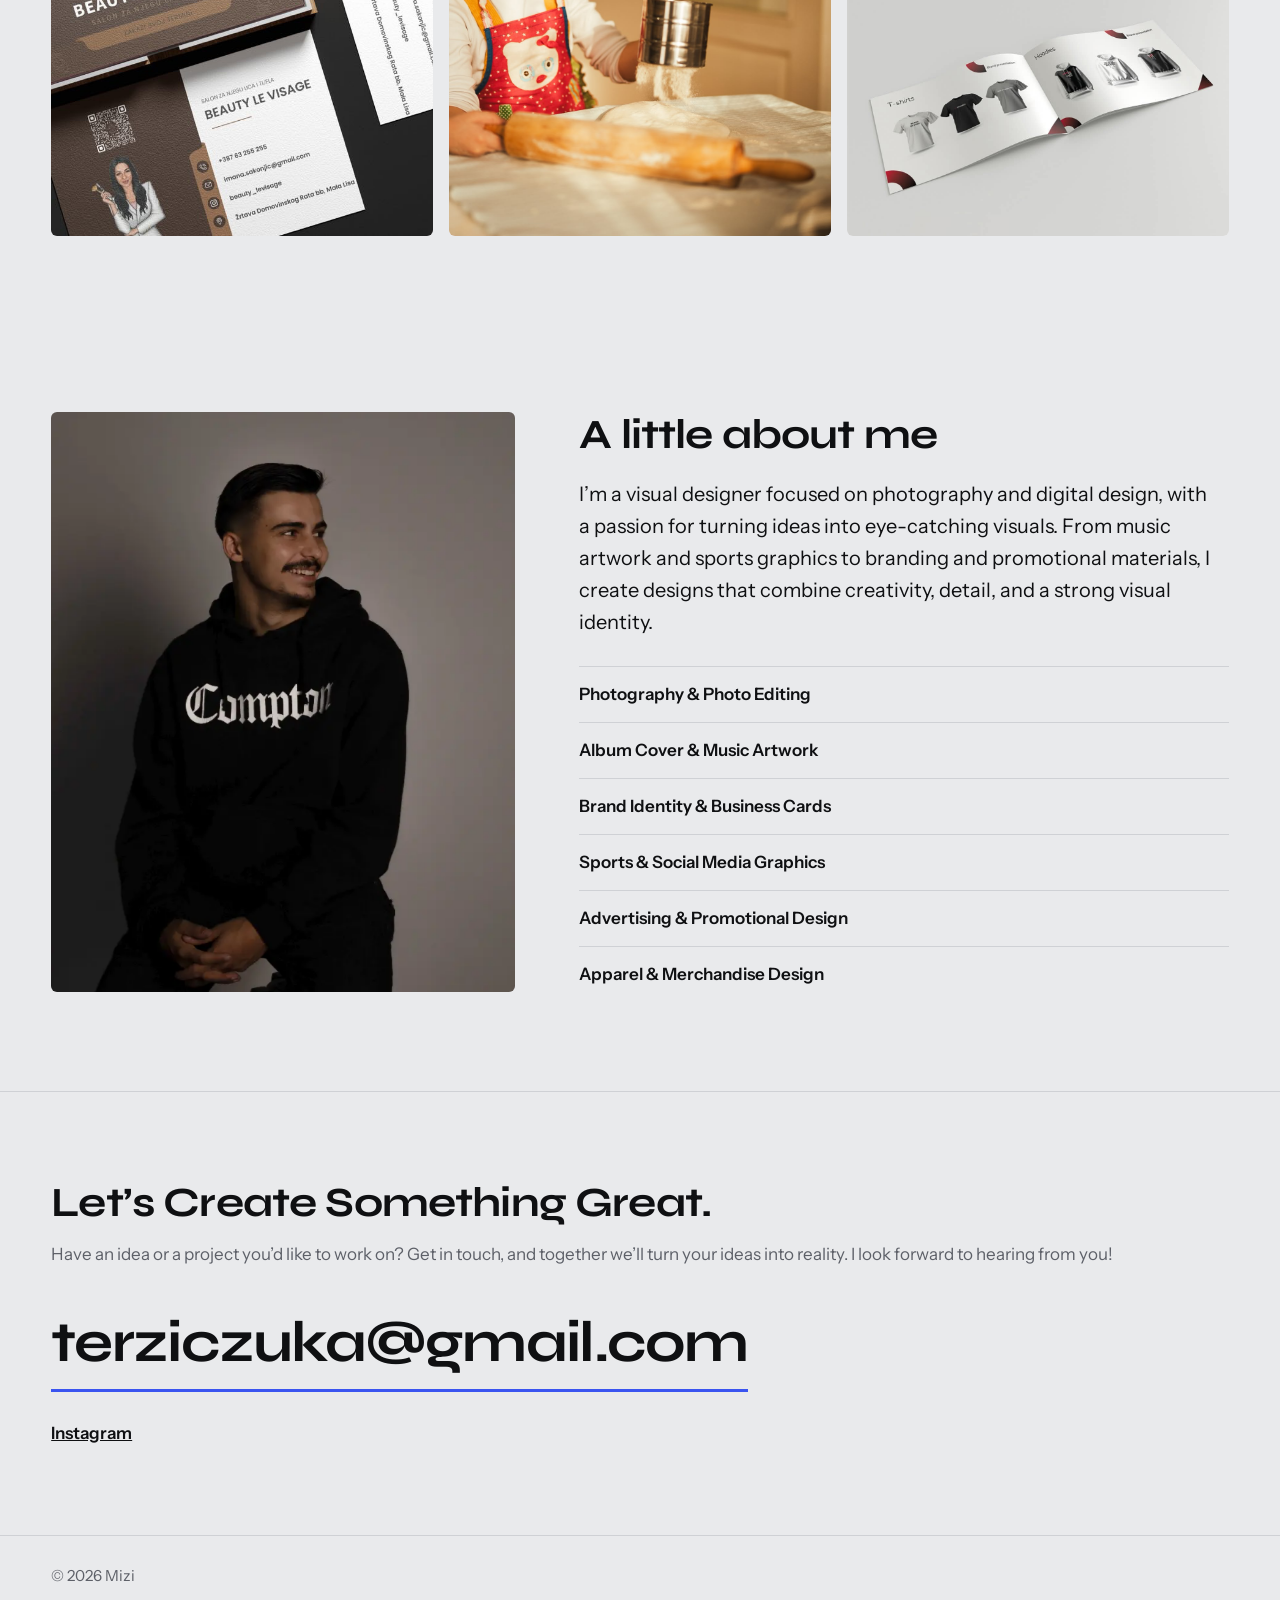
==== commit d7f7e54e: "Contact changes" ====
--- a/zuka-portfolio/index.html
+++ b/zuka-portfolio/index.html
@@ -202,10 +202,10 @@
     <section id="contact">
       <div class="container">
 
-        <h2><span lang="en">Let’s work together</span><span lang="bs">Hajde da radimo zajedno</span></h2>
+        <h2><span lang="en">Let’s Create Something Great.</span><span lang="bs">Hajde da stvorimo nešto sjajno.</span></h2>
         <p class="contact-text">
-          <span lang="en">Tell me about your project. I usually reply within two days.</span>
-          <span lang="bs">Opiši mi svoj projekat. Obično odgovorim u roku od dva dana.</span>
+          <span lang="en">Have an idea or a project you’d like to work on? Get in touch, and together we’ll turn your ideas into reality. I look forward to hearing from you!</span>
+          <span lang="bs">Imaš ideju ili projekat na kojem želiš raditi? Javi mi se i zajedno ćemo tvoje ideje pretvoriti u stvarnost. Radujem se tvojoj poruci!</span>
         </p>
         <a class="email-link" href="mailto:terziczuka@gmail.com">terziczuka@gmail.com</a>
 
